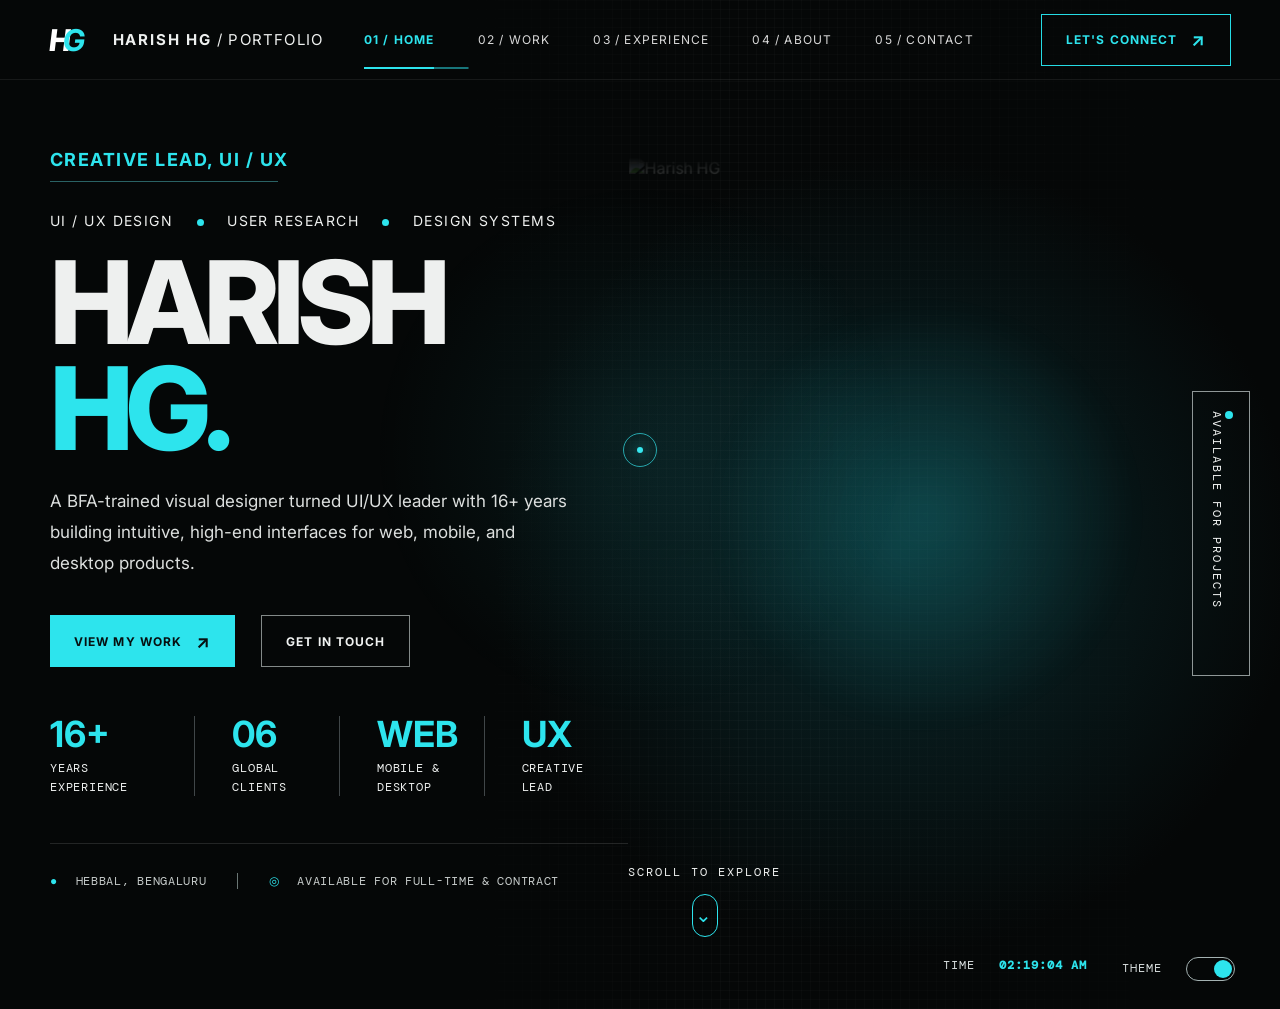
==== index.html @ d94f0e30 "uploaded" ====
<!doctype html>
<html lang="en">
  <head>
    <meta charset="UTF-8" />
    <meta name="viewport" content="width=device-width, initial-scale=1.0" />
    <title>Harish HG — Portfolio</title>
    <link rel="preconnect" href="https://fonts.googleapis.com" />
    <link rel="preconnect" href="https://fonts.gstatic.com" crossorigin />
    <link href="https://fonts.googleapis.com/css2?family=DM+Mono:wght@400;500&family=Inter:wght@400;500;600;700;800&display=swap" rel="stylesheet" />
    <link rel="stylesheet" href="styles.css" />
  </head>
  <body>
    <main class="page-shell">
      <nav class="nav" aria-label="Main navigation">
        <a class="brand" href="#home" aria-label="Harish HG home"><span>H</span><b>G</b></a>
        <p class="brand-name"><strong>HARISH HG</strong> / PORTFOLIO</p>
        <div class="nav-links">
          <a class="active" href="index.html">01 / HOME</a>
          <a href="work.html">02 / WORK</a>
          <a href="experience.html">03 / EXPERIENCE</a>
          <a href="about.html">04 / ABOUT</a>
          <a href="contact.html">05 / CONTACT</a>
        </div>
        <a class="outline-button connect" href="contact.html">LET'S CONNECT <span>↗</span></a>
      </nav>

      <section id="home" class="hero">
        <div class="hero-copy">
          <p class="eyebrow">CREATIVE LEAD, UI / UX</p>
          <div class="eyebrow-rule"></div>
          <p class="specialisms">UI / UX DESIGN <i></i> USER RESEARCH <i></i> DESIGN SYSTEMS</p>
          <h1>HARISH<br /><em>HG.</em></h1>
          <p class="intro">A BFA-trained visual designer turned UI/UX leader with 16+ years building intuitive, high-end interfaces for web, mobile, and desktop products.</p>
          <div class="actions">
            <a class="primary-button" href="work.html">VIEW MY WORK <span>↗</span></a>
            <a class="outline-button" href="contact.html">GET IN TOUCH</a>
          </div>
          <dl class="stats">
            <div><dt>16+</dt><dd>YEARS<br />EXPERIENCE</dd></div>
            <div><dt>06</dt><dd>GLOBAL<br />CLIENTS</dd></div>
            <div><dt>WEB</dt><dd>MOBILE &amp;<br />DESKTOP</dd></div>
            <div><dt>UX</dt><dd>CREATIVE<br />LEAD</dd></div>
          </dl>
          <div class="location"><span>●</span> HEBBAL, BENGALURU <b></b> <span>◎</span> AVAILABLE FOR FULL-TIME &amp; CONTRACT</div>
        </div>

        <div class="portrait-zone">
          <div class="aura"></div>
          <div class="portrait-frame"><img src="assets/harish.png" alt="Harish HG" /></div>
          <div class="portrait-dots"></div>
          <div class="availability"><span></span> AVAILABLE FOR PROJECTS</div>
          <div class="scroll">SCROLL TO EXPLORE <small>⌄</small></div>
        </div>
      </section>

      <footer><span>TIME&nbsp;&nbsp; <strong id="clock">--:--:--</strong></span><span>THEME&nbsp;&nbsp; <i class="switch"><b></b></i></span></footer>
    </main>
    <script src="app.js"></script>
    <script>
      const clock = document.querySelector('#clock');
      const tick = () => clock.textContent = new Intl.DateTimeFormat('en-US', { hour: '2-digit', minute: '2-digit', second: '2-digit', hour12: true }).format(new Date());
      tick(); setInterval(tick, 1000);
    </script>
  </body>
</html>
---- styles.css ----
:root { --cyan:#2de4ed; --ink:#050707; --muted:#bfc4c6; }
* { box-sizing:border-box; }
html { scroll-behavior:smooth; }
body { margin:0; min-width:320px; color:#eef0ef; background:var(--ink); font-family:Inter, Arial, sans-serif; }
.page-shell { min-height:100vh; position:relative; overflow:hidden; isolation:isolate; background:radial-gradient(circle at 70% 55%, #0a272a 0, #050707 38%, #050707 100%); }
.page-shell::before { content:""; position:absolute; inset:0; z-index:-1; opacity:.32; background-image:linear-gradient(#fff1 1px, transparent 1px),linear-gradient(90deg,#fff1 1px,transparent 1px); background-size:9px 9px; mask-image:linear-gradient(to right,transparent 34%,#000 58%,transparent 96%); }
.nav { height:80px; display:flex; align-items:center; gap:14px; padding:0 3.8%; border-bottom:1px solid #ffffff12; letter-spacing:1.2px; font-size:12px; }
.brand { width:46px; font-weight:800; font-size:30px; letter-spacing:-8px; color:#fff; text-decoration:none; transform:skew(-7deg); }.brand b { color:var(--cyan); }.brand-name { margin:0 0 0 4px; font-size:15px; white-space:nowrap; }.brand-name strong { letter-spacing:1.8px; }.nav-links { align-self:stretch; display:flex; gap:43px; align-items:center; margin:auto; }.nav-links a { color:#d8d8d8; text-decoration:none; white-space:nowrap; position:relative; }.nav-links .active { color:var(--cyan); font-weight:700; }.nav-links .active::after { content:""; position:absolute; width:70px; height:2px; background:var(--cyan); left:0; bottom:-22px; box-shadow:35px 0 0 -0.5px var(--cyan); }
.outline-button,.primary-button { min-height:52px; display:inline-flex; align-items:center; justify-content:center; gap:14px; padding:0 24px; text-decoration:none; font-size:12px; font-weight:700; letter-spacing:1.1px; }.outline-button { color:#f0f2f1; border:1px solid #cfd7d6a0; }.connect { border-color:#25dce5; color:var(--cyan); margin-left:auto; }.primary-button { color:#061011; background:var(--cyan); }.primary-button span,.connect span { font-size:18px; }
.hero { min-height:calc(100vh - 80px); display:grid; grid-template-columns:49% 51%; padding:69px 3.9% 80px; }.hero-copy { position:relative; z-index:2; }.eyebrow { margin:0; color:var(--cyan); font-size:18px; font-weight:700; letter-spacing:1.5px; }.eyebrow-rule { width:228px; height:1px; margin:11px 0 30px; background:#62eaf066; }.specialisms { margin:0 0 20px; font-size:14px; letter-spacing:1.45px; }.specialisms i { width:7px; height:7px; background:var(--cyan); display:inline-block; border-radius:50%; margin:0 18px; vertical-align:middle; }
h1 { margin:0; font-size:clamp(80px,9vw,150px); line-height:.92; letter-spacing:-7px; font-weight:800; }h1 em { font-style:normal; color:var(--cyan); }.intro { max-width:525px; margin:25px 0 36px; color:#dcdfde; font-size:17px; line-height:1.83; }.actions { display:flex; gap:26px; }.stats { margin:49px 0 47px; display:grid; grid-template-columns:repeat(4,1fr); max-width:620px; }.stats div { padding-left:37px; border-left:1px solid #85909377; }.stats div:first-child { padding-left:0; border:0; }.stats dt { color:var(--cyan); font-size:36px; font-weight:700; line-height:1; }.stats dd { margin:7px 0 0; font-family:'DM Mono',monospace; font-size:12px; line-height:1.55; letter-spacing:.8px; }.location { border-top:1px solid #ffffff1f; padding-top:29px; max-width:585px; color:#c6cbca; font-family:'DM Mono',monospace; font-size:12px; letter-spacing:.7px; }.location span { color:var(--cyan); margin-right:10px; }.location b { height:16px; border-left:1px solid #6a7674; display:inline-block; margin:0 23px -4px; }
.portrait-zone { position:relative; min-height:780px; }.aura { position:absolute; width:75%; aspect-ratio:1; border-radius:50%; top:18%; left:12%; background:radial-gradient(circle, #23dce530, transparent 66%); filter:blur(12px); }.portrait-frame { position:absolute; inset:1% 3% 0 0; overflow:hidden; mask-image:linear-gradient(to bottom,transparent 0%,#000 11%,#000 87%,transparent 100%); }.portrait-frame img { width:100%; height:100%; object-fit:cover; object-position:52% 44%; filter:grayscale(100%) contrast(1.23) brightness(.83); }.portrait-dots { position:absolute; inset:9% 1% 3% 0; pointer-events:none; opacity:.61; background-image:radial-gradient(circle, #e8eeee 1.2px, transparent 1.7px); background-size:9px 9px; mask-image:radial-gradient(ellipse at 54% 48%,transparent 0 22%,#000 36% 63%,transparent 78%); mix-blend-mode:screen; }.availability { position:absolute; right:-20px; top:31%; writing-mode:vertical-rl; height:285px; border:1px solid #8f9797; padding:19px 16px; letter-spacing:2px; font-family:'DM Mono',monospace; font-size:12px; }.availability span { width:8px; height:8px; border-radius:50%; display:block; margin:0 0 14px; background:var(--cyan); }.scroll { position:absolute; bottom:-8px; left:0; font-family:'DM Mono',monospace; letter-spacing:2px; font-size:12px; text-align:center; }.scroll small { margin:14px auto 0; width:26px; height:43px; border:1px solid var(--cyan); border-radius:14px; display:block; padding-top:7px; font-size:20px; color:var(--cyan); }
footer { position:absolute; bottom:28px; right:3.5%; display:flex; gap:35px; color:#d7dddd; font-family:'DM Mono',monospace; font-size:12px; letter-spacing:1px; } footer strong { color:var(--cyan); }.switch { width:49px; height:24px; display:inline-block; border:1px solid #a4b2b2; border-radius:20px; vertical-align:middle; padding:2px; }.switch b { display:block; width:18px; height:18px; background:var(--cyan); border-radius:50%; margin-left:auto; }
.inner-page { min-height:100vh; }.inner-page footer { left:3.9%; right:3.9%; justify-content:space-between; }.page-content { padding:76px 10.5% 115px; max-width:1520px; margin:auto; }.page-content h1 { margin:17px 0 24px; font-size:clamp(58px,8.2vw,125px); }.page-lead { max-width:610px; font-size:18px; line-height:1.7; color:#cbd1d0; margin:0; }.work-grid { margin-top:62px; display:grid; grid-template-columns:repeat(3, 1fr); gap:18px; }.work-grid article { min-height:305px; padding:28px; border:1px solid #ffffff2c; background:linear-gradient(135deg,#10232699,#05070766); display:flex; flex-direction:column; transition:.25s ease; }.work-grid article:hover { transform:translateY(-7px); border-color:var(--cyan); }.work-grid article:nth-child(2) { background:linear-gradient(135deg,#073f45aa,#071013); }.work-grid span,.timeline time { font-family:'DM Mono',monospace; color:var(--cyan); font-size:11px; letter-spacing:1.25px; }.work-grid h2 { margin:40px 0 12px; font-size:29px; line-height:1.04; }.work-grid p { color:#b9c0c0; line-height:1.55; font-size:14px; }.work-grid a { margin-top:auto; color:#f0f1f1; text-decoration:none; font-family:'DM Mono',monospace; font-size:11px; letter-spacing:1px; }.timeline { max-width:880px; margin-top:56px; border-top:1px solid #ffffff42; }.timeline article { display:grid; grid-template-columns:170px 1fr; padding:30px 0; border-bottom:1px solid #ffffff26; }.timeline h2 { margin:0 0 11px; font-size:24px; }.timeline p { max-width:560px; margin:0; color:#b9c0c0; line-height:1.6; }.about-layout { display:grid; grid-template-columns:1.15fr .85fr; gap:76px; align-items:center; }.principles { margin-top:40px; border-top:1px solid #ffffff2a; }.principles p { padding:13px 0; margin:0; border-bottom:1px solid #ffffff1a; letter-spacing:.3px; }.principles b { color:var(--cyan); margin-right:17px; font-family:'DM Mono',monospace; font-size:12px; }.about-image { position:relative; min-height:490px; }.about-image img { width:100%; height:490px; object-fit:cover; object-position:center; filter:grayscale(1) contrast(1.12); }.about-image i { position:absolute; inset:0; background-image:radial-gradient(circle,#48edf0 1px,transparent 1.6px); background-size:9px 9px; mix-blend-mode:screen; opacity:.35; }.contact-layout { display:grid; grid-template-columns:1fr .85fr; gap:80px; align-items:end; }.availability-line { margin-top:44px; font-family:'DM Mono',monospace; font-size:12px; letter-spacing:1px; }.availability-line i { display:inline-block; width:8px; height:8px; background:var(--cyan); border-radius:50%; margin-right:10px; }form { display:grid; gap:22px; }label { display:grid; gap:9px; font-family:'DM Mono',monospace; letter-spacing:1px; font-size:11px; color:#cdd3d3; }input,textarea { width:100%; color:white; background:#0a1011; border:0; border-bottom:1px solid #849293; outline:none; padding:13px 0; font-family:Inter,sans-serif; font-size:14px; resize:vertical; }input:focus,textarea:focus { border-color:var(--cyan); }form .primary-button { border:0; justify-self:start; cursor:pointer; margin-top:6px; }
@media (max-width:1050px) { .nav-links { gap:18px; }.hero { grid-template-columns:53% 47%; }.specialisms { font-size:11px; }.stats { gap:15px; }.stats div { padding-left:15px; }.portrait-zone { min-height:700px; } }
@media (max-width:760px) { .nav { padding:0 22px; }.brand-name,.nav-links,.connect { display:none; }.hero { display:block; padding:52px 24px 100px; }.hero-copy { text-align:left; }.portrait-zone { min-height:510px; margin-top:15px; }.portrait-frame { inset:0; }.portrait-dots { inset:4% 0; }.availability { right:0; top:20%; }.scroll { display:none; } h1 { font-size:81px; letter-spacing:-5px; }.specialisms { line-height:2.2; }.intro { font-size:15px; }.actions { gap:12px; }.outline-button,.primary-button { padding:0 15px; font-size:10px; }.stats { margin:38px 0; }.stats dt { font-size:26px; }.stats dd { font-size:9px; }.location { font-size:9px; padding-bottom:20px; }.location b { margin:0 10px -4px; }footer { bottom:20px; right:24px; font-size:10px; }.aura { left:5%; } }
@media (max-width:760px) { .page-content { padding:54px 24px 100px; }.page-content h1 { font-size:58px; letter-spacing:-3px; }.page-lead { font-size:15px; }.work-grid,.about-layout,.contact-layout { grid-template-columns:1fr; gap:22px; }.work-grid { margin-top:38px; }.work-grid article { min-height:245px; }.timeline { margin-top:38px; }.timeline article { grid-template-columns:1fr; gap:14px; }.about-layout { align-items:start; }.about-image,.about-image img { min-height:340px; height:340px; }.contact-layout { align-items:start; }.inner-page footer { left:24px; right:24px; }.inner-page footer span:nth-child(n+2) { display:none; } }
.contact-details { margin-top:28px; display:grid; gap:11px; }.contact-details a { color:#e9eeee; font-family:'DM Mono',monospace; font-size:13px; text-decoration:none; letter-spacing:.2px; }.contact-details a:hover { color:var(--cyan); }
.portrait-dots,.about-image i { display:none; }
.portrait-frame img { filter:contrast(1.08) saturate(.9) brightness(.88); }
.about-image img { filter:grayscale(1) contrast(1.35) brightness(.9); }
.has-motion .page-shell::after { content:""; position:absolute; inset:0; pointer-events:none; z-index:0; background:radial-gradient(430px circle at var(--pointer-x, 50%) var(--pointer-y, 50%), #36eaf214, transparent 62%); transition:background .18s ease-out; }.has-motion .nav,.has-motion .hero-copy,.has-motion .portrait-zone,.has-motion .page-content,.has-motion footer { transition:opacity .75s ease, transform .75s cubic-bezier(.16,1,.3,1); }.has-motion body:not(.is-ready) .nav { opacity:0; transform:translateY(-16px); }.has-motion body:not(.is-ready) .hero-copy,.has-motion body:not(.is-ready) .page-content { opacity:0; transform:translateY(24px); }.has-motion body:not(.is-ready) .portrait-zone { opacity:0; transform:translateX(30px) scale(.98); }.has-motion body:not(.is-ready) footer { opacity:0; transform:translateY(14px); }.has-motion .portrait-zone { transform-style:preserve-3d; perspective:1200px; }.has-motion .portrait-frame { transform:rotateX(var(--tilt-x, 0deg)) rotateY(var(--tilt-y, 0deg)); transition:transform .2s ease-out; }.has-motion .aura { transform:translate(calc((var(--pointer-x, 50%) - 50%) * .16px), calc((var(--pointer-y, 50%) - 50%) * .16px)); transition:transform .25s ease-out; }
@media (prefers-reduced-motion: reduce) { *,*::before,*::after { scroll-behavior:auto !important; transition-duration:.01ms !important; animation-duration:.01ms !important; animation-iteration-count:1 !important; } }
@keyframes inner-reveal { from { opacity:0; transform:translateY(20px); } to { opacity:1; transform:translateY(0); } }.inner-page .nav { animation:inner-reveal .55s cubic-bezier(.16,1,.3,1) both; }.inner-page .page-content { animation:inner-reveal .7s .12s cubic-bezier(.16,1,.3,1) both; }.inner-page footer { animation:inner-reveal .55s .28s cubic-bezier(.16,1,.3,1) both; }
@media (pointer:fine) { .mouse-active,.mouse-active a,.mouse-active button { cursor:none; }.cursor-orbit { position:fixed; top:0; left:0; z-index:99; width:34px; height:34px; margin:-17px 0 0 -17px; pointer-events:none; mix-blend-mode:screen; transition:width .25s ease,height .25s ease,margin .25s ease; }.cursor-orbit i { position:absolute; width:6px; height:6px; top:14px; left:14px; border-radius:50%; background:var(--cyan); box-shadow:0 0 14px var(--cyan); }.cursor-orbit b { position:absolute; inset:0; border:1px solid #2de4edaa; border-radius:50%; transition:transform .28s ease,border-color .28s ease; }.cursor-orbit.is-hovering { width:58px; height:58px; margin:-29px 0 0 -29px; }.cursor-orbit.is-hovering b { border-color:#fff; transform:scale(.9); }.cursor-orbit.is-hovering i { transform:scale(.7); }.mouse-active a,.mouse-active button { transition:transform .2s ease,background-color .2s ease,border-color .2s ease,color .2s ease; } }
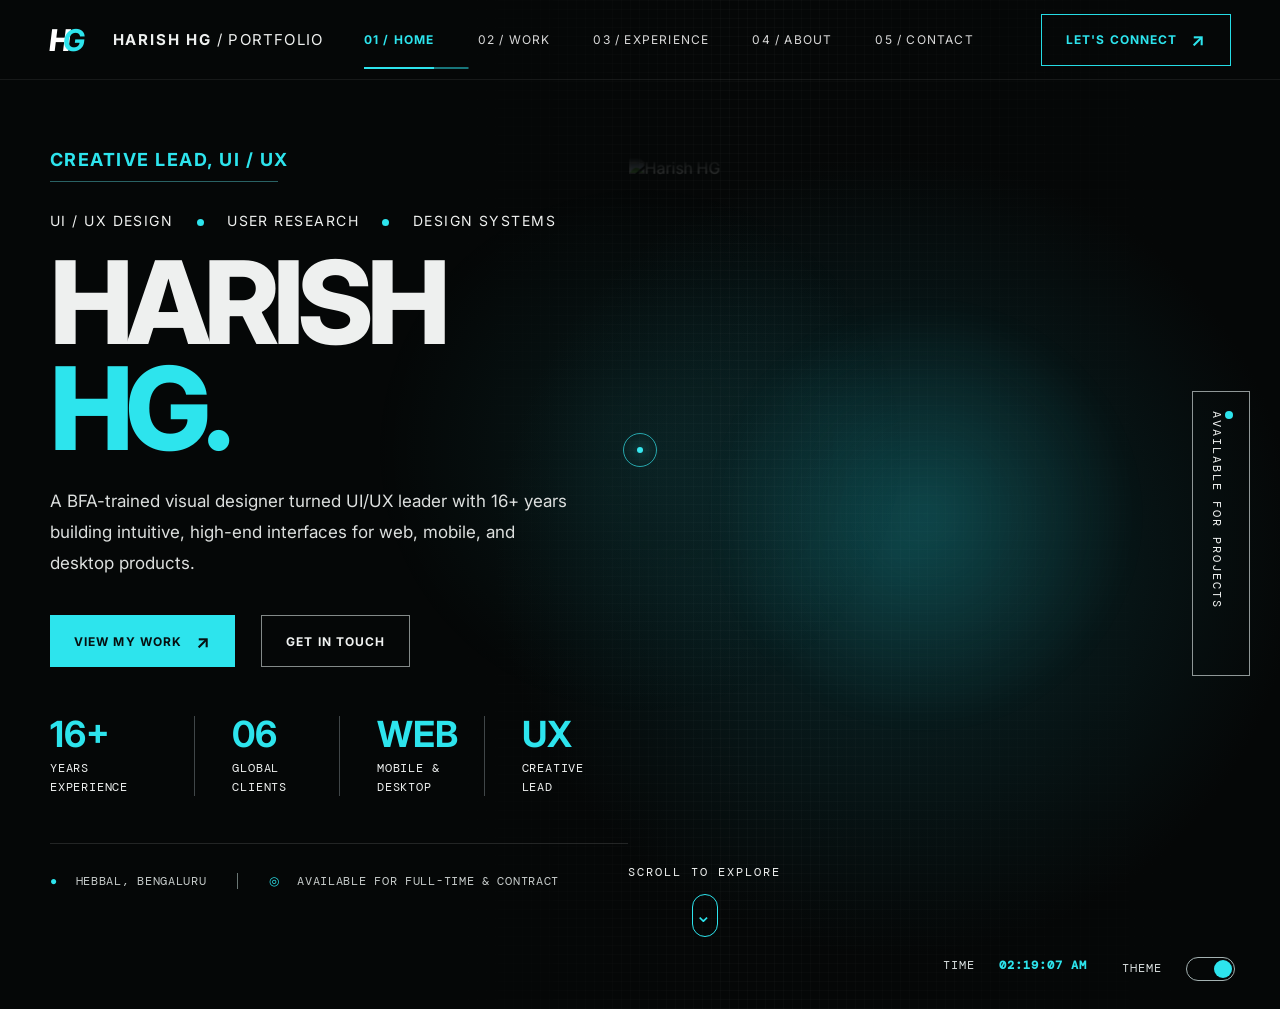
==== commit dac9cf7b: "Update index.html" ====
--- a/index.html
+++ b/index.html
@@ -46,7 +46,7 @@
 
         <div class="portrait-zone">
           <div class="aura"></div>
-          <div class="portrait-frame"><img src="assets/harish.png" alt="Harish HG" /></div>
+          <div class="portrait-frame"><img src="images/harish.png" alt="Harish HG" /></div>
           <div class="portrait-dots"></div>
           <div class="availability"><span></span> AVAILABLE FOR PROJECTS</div>
           <div class="scroll">SCROLL TO EXPLORE <small>⌄</small></div>
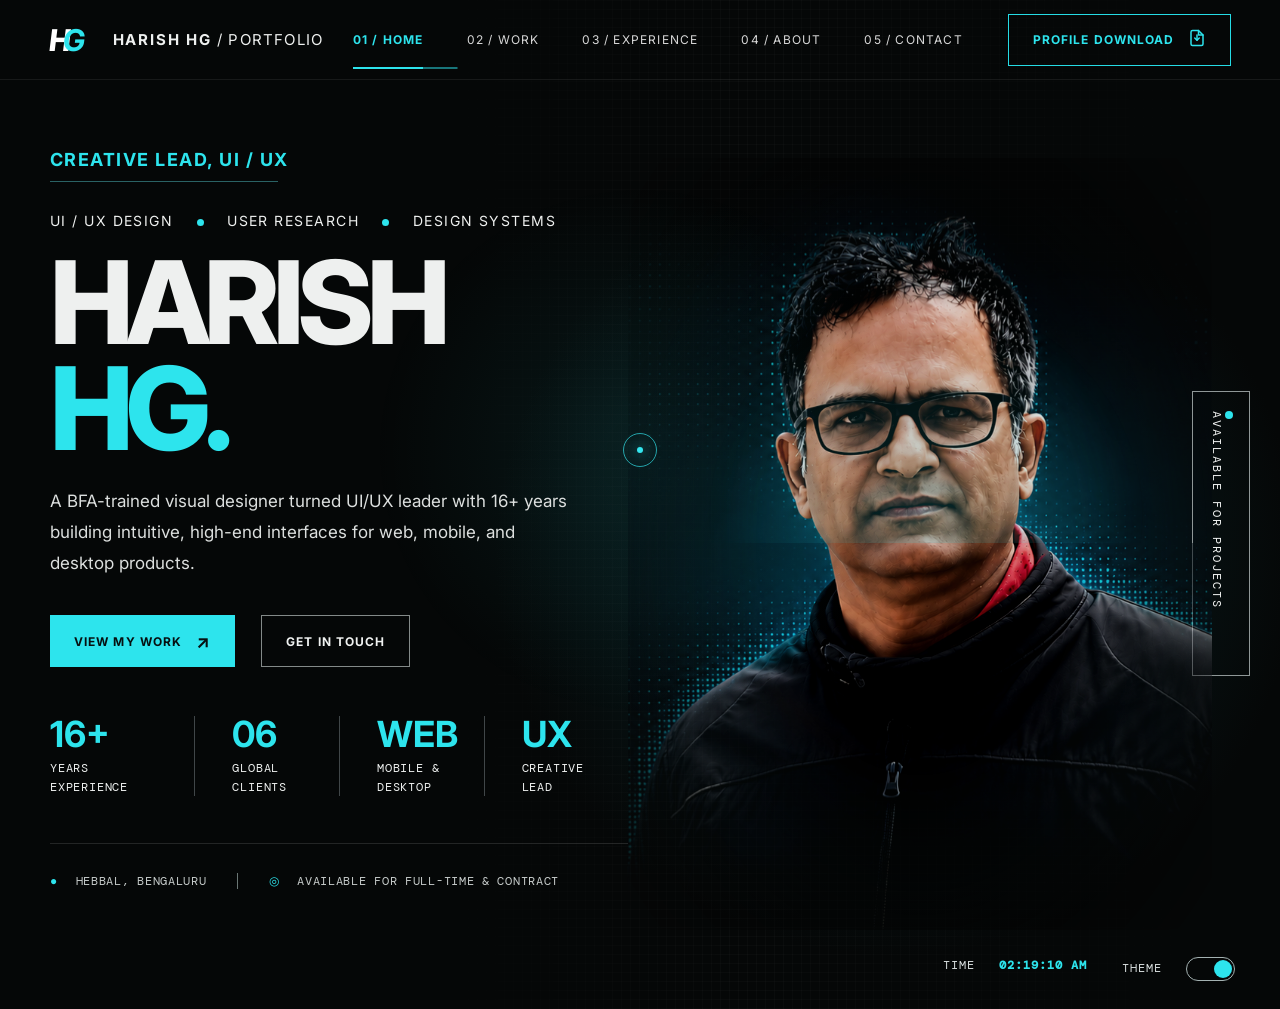
==== commit 23f3ad27: "code changes" ====
--- a/index.html
+++ b/index.html
@@ -21,7 +21,17 @@
           <a href="about.html">04 / ABOUT</a>
           <a href="contact.html">05 / CONTACT</a>
         </div>
-        <a class="outline-button connect" href="contact.html">LET'S CONNECT <span>↗</span></a>
+        <a class="outline-button connect" href="assets/Harish_HG_UIUX_Profile.pdf" target="_blank" rel="noopener noreferrer">
+          PROFILE DOWNLOAD
+          <span class="icon download-icon" aria-hidden="true">
+            <svg width="18" height="18" viewBox="0 0 24 24" fill="none" stroke="currentColor" stroke-width="2" stroke-linecap="round" stroke-linejoin="round">
+              <path d="M14 2H6a2 2 0 0 0-2 2v16a2 2 0 0 0 2 2h12a2 2 0 0 0 2-2V8z" />
+              <polyline points="14 2 14 8 20 8" />
+              <line x1="12" y1="8" x2="12" y2="15" />
+              <polyline points="9 12 12 15 15 12" />
+            </svg>
+          </span>
+        </a>
       </nav>
 
       <section id="home" class="hero">
@@ -46,10 +56,12 @@
 
         <div class="portrait-zone">
           <div class="aura"></div>
-          <div class="portrait-frame"><img src="images/harish.png" alt="Harish HG" /></div>
+          <div class="portrait-frame" style="display:inline-block; mask-image: radial-gradient(ellipse 70% 75% at 50% 50%, black 40%, transparent 100%); -webkit-mask-image: radial-gradient(ellipse 70% 75% at 50% 50%, black 40%, transparent 100%);">
+            <img src="images/harish.png" alt="Harish HG" />
+          </div>
           <div class="portrait-dots"></div>
           <div class="availability"><span></span> AVAILABLE FOR PROJECTS</div>
-          <div class="scroll">SCROLL TO EXPLORE <small>⌄</small></div>
+          <!-- <div class="scroll">SCROLL TO EXPLORE <small>⌄</small></div> -->
         </div>
       </section>
 
